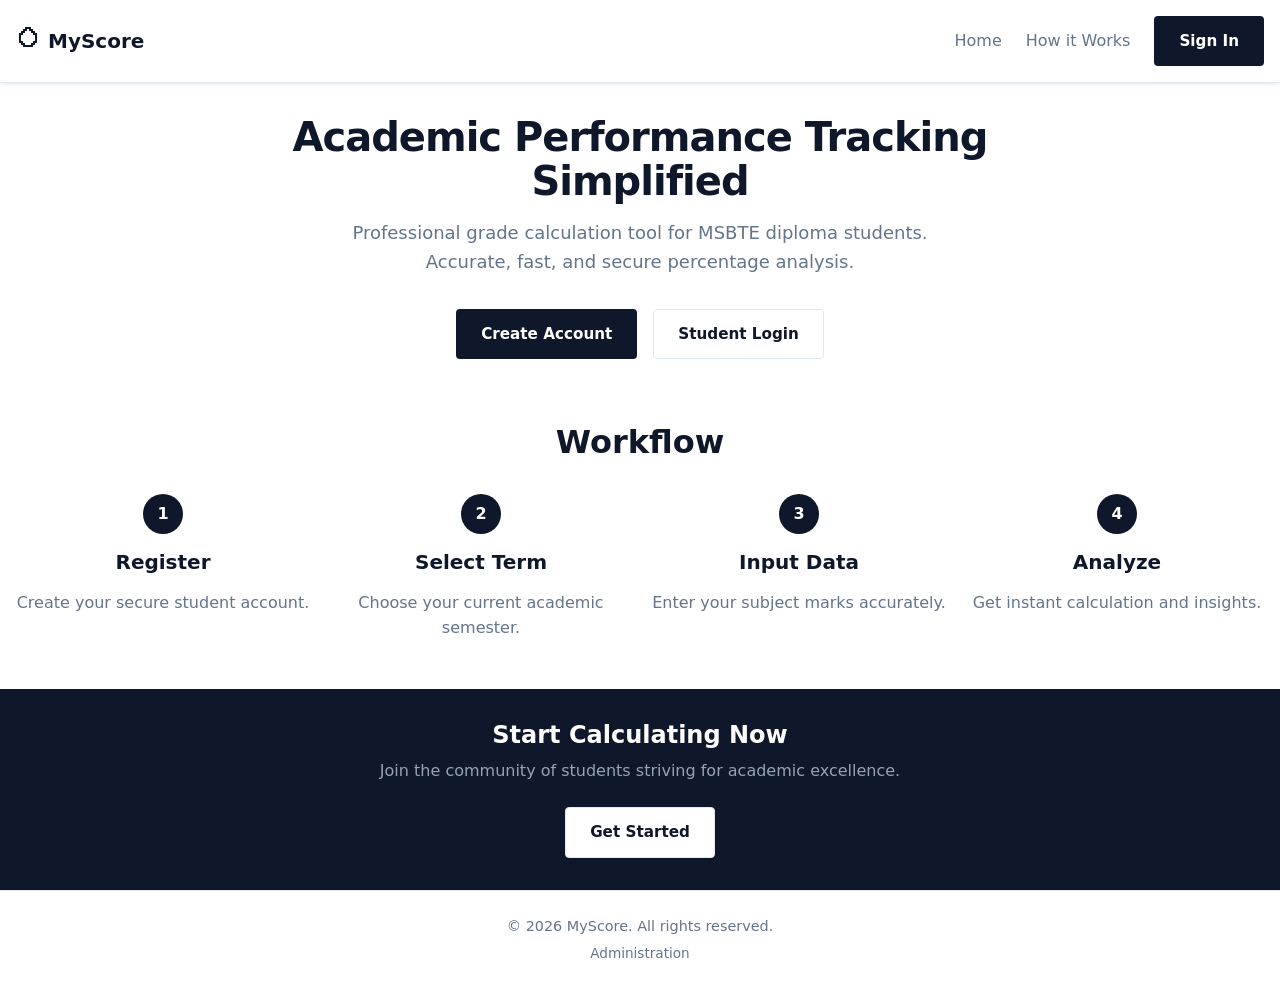
==== index.html @ 949019f1 "Restructured Directory" ====
<!DOCTYPE html>
<html lang="en">

<head>
  <meta charset="UTF-8">
  <meta name="viewport" content="width=device-width, initial-scale=1.0">
  <title>MyScore - Professional Diploma Percentage Calculator</title>
  <link rel="stylesheet" href="./assets/css/style.css">
  <link rel="stylesheet" href="./assets/css/landing.css">
</head>

<body>
  <!-- Navigation -->
  <nav class="navbar">
    <div class="container nav-container">
      <div class="nav-logo">
        <div class="logo-icon">
          <svg xmlns="http://www.w3.org/2000/svg" viewBox="0 0 24 24">
            <path
              d="M9 2v2H7v2H5v2H3v10h2v2h2v2h10v-2h2v-2h2V8h-2V6h-2V4h-2V2H9zm0 2h4v2h2v2h2v2h2v6h-2v2h-2v2H9v-2H7v-2H5v-6h2V8h2V6h2V4z" />
          </svg>
        </div>
        <span class="logo-text">MyScore</span>
      </div>
      <div class="nav-links">
        <a href="#home" class="nav-link">Home</a>
        <a href="#about" class="nav-link">How it Works</a>
        <a href="login.html" class="btn btn-primary btn-sm">Sign In</a>
      </div>
    </div>
  </nav>

  <!-- Hero Section -->
  <section class="hero" id="home">
    <div class="container">
      <div class="hero-content">
        <h1 class="hero-title">Academic Performance Tracking Simplified</h1>
        <p class="hero-subtitle">
          Professional grade calculation tool for MSBTE diploma students.
          Accurate, fast, and secure percentage analysis.
        </p>
        <div class="hero-buttons">
          <a href="signup.html" class="btn btn-primary btn-lg">Create Account</a>
          <a href="login.html" class="btn btn-secondary btn-lg">Student Login</a>
        </div>
      </div>
    </div>
  </section>

  <!-- Features Section Removed -->

  <!-- How It Works Section -->
  <section class="how-it-works" id="about">
    <div class="container">
      <h2 class="section-title">Workflow</h2>
      <div class="steps-grid">
        <div class="step-card">
          <div class="step-number">1</div>
          <h3>Register</h3>
          <p>Create your secure student account.</p>
        </div>
        <div class="step-card">
          <div class="step-number">2</div>
          <h3>Select Term</h3>
          <p>Choose your current academic semester.</p>
        </div>
        <div class="step-card">
          <div class="step-number">3</div>
          <h3>Input Data</h3>
          <p>Enter your subject marks accurately.</p>
        </div>
        <div class="step-card">
          <div class="step-number">4</div>
          <h3>Analyze</h3>
          <p>Get instant calculation and insights.</p>
        </div>
      </div>
    </div>
  </section>

  <!-- CTA Section -->
  <section class="cta-section">
    <div class="container">
      <h2>Start Calculating Now</h2>
      <p>Join the community of students striving for academic excellence.</p>
      <a href="signup.html" class="btn btn-secondary btn-lg" style="background: white; color: var(--primary-color);">Get
        Started</a>
    </div>
  </section>

  <!-- Footer -->
  <footer class="footer">
    <div class="container">
      <p>&copy; 2026 MyScore. All rights reserved.</p>
      <p class="footer-link">
        <a href="admin-login.html">Administration</a>
      </p>
    </div>
  </footer>

  <script src="./assets/js/landing.js"></script>
</body>

</html>
---- assets/css/style.css ----
:root {
  /* Professional Color Palette - Slate/Blue Theme */
  --primary-color: #0f172a;
  /* Slate 900 */
  --primary-hover: #1e293b;
  /* Slate 800 */
  --secondary-color: #3b82f6;
  /* Blue 500 */
  --secondary-hover: #2563eb;
  /* Blue 600 */
  --accent-color: #0ea5e9;
  /* Sky 500 */

  --bg-color: #f8fafc;
  /* Slate 50 */
  --card-bg: #ffffff;
  --text-main: #0f172a;
  /* Slate 900 */
  --text-light: #64748b;
  /* Slate 500 */
  --border-color: #e2e8f0;
  /* Slate 200 */

  --success-color: #10b981;
  --warning-color: #f59e0b;
  --danger-color: #ef4444;

  /* Typography */
  --font-family: 'Inter', system-ui, -apple-system, sans-serif;

  /* Spacing */
  --spacing-xs: 0.25rem;
  --spacing-sm: 0.5rem;
  --spacing-md: 1rem;
  --spacing-lg: 1.5rem;
  --spacing-xl: 2rem;

  /* UI Elements */
  --radius-sm: 4px;
  --radius-md: 6px;
  --radius-lg: 8px;
  /* Reduced from previous "playful" large radius */
  --shadow-sm: 0 1px 2px 0 rgb(0 0 0 / 0.05);
  --shadow-md: 0 4px 6px -1px rgb(0 0 0 / 0.1), 0 2px 4px -2px rgb(0 0 0 / 0.1);
  --shadow-lg: 0 10px 15px -3px rgb(0 0 0 / 0.1), 0 4px 6px -4px rgb(0 0 0 / 0.1);

  --transition: all 0.2s ease-in-out;
}

* {
  margin: 0;
  padding: 0;
  box-sizing: border-box;
}

body {
  font-family: var(--font-family);
  background-color: var(--bg-color);
  color: var(--text-main);
  line-height: 1.6;
  -webkit-font-smoothing: antialiased;
  -moz-osx-font-smoothing: grayscale;
}

/* Typography */
h1,
h2,
h3,
h4,
h5,
h6 {
  color: var(--text-main);
  font-weight: 700;
  line-height: 1.2;
  margin-bottom: var(--spacing-md);
}

h1 {
  font-size: 2rem;
}

h2 {
  font-size: 1.5rem;
}

h3 {
  font-size: 1.25rem;
}

p {
  margin-bottom: var(--spacing-md);
  color: var(--text-light);
}

a {
  color: var(--secondary-color);
  text-decoration: none;
  font-weight: 500;
  transition: var(--transition);
}

a:hover {
  color: var(--secondary-hover);
}

/* Buttons - Professional & Serious */
.btn {
  display: inline-flex;
  align-items: center;
  justify-content: center;
  padding: 0.75rem 1.5rem;
  border-radius: var(--radius-sm);
  font-weight: 600;
  font-size: 0.95rem;
  cursor: pointer;
  transition: var(--transition);
  border: 1px solid transparent;
  width: 100%;
  /* Mobile First Default */
}

@media (min-width: 640px) {
  .btn {
    width: auto;
  }
}

.btn-primary {
  background-color: var(--primary-color);
  color: white;
}

.btn-primary:hover {
  background-color: var(--primary-hover);
  transform: translateY(-1px);
}

.btn-secondary {
  background-color: white;
  border-color: var(--border-color);
  color: var(--text-main);
}

.btn-secondary:hover {
  background-color: var(--bg-color);
  border-color: var(--text-light);
}

.btn-success {
  background-color: var(--success-color);
  color: white;
}

.btn-success:hover {
  background-color: #059669;
  /* Darker green */
}

.btn-danger {
  background-color: var(--danger-color);
  color: white;
}

.btn-block {
  width: 100%;
}

/* Forms */
.form-group {
  margin-bottom: var(--spacing-lg);
}

.form-label {
  display: block;
  font-size: 0.875rem;
  font-weight: 600;
  margin-bottom: var(--spacing-xs);
  color: var(--text-main);
}

.form-control {
  width: 100%;
  padding: 0.75rem 1rem;
  font-size: 1rem;
  border: 1px solid var(--border-color);
  border-radius: var(--radius-sm);
  background-color: white;
  transition: var(--transition);
}

.form-control:focus {
  outline: none;
  border-color: var(--secondary-color);
  box-shadow: 0 0 0 3px rgba(59, 130, 246, 0.1);
}

/* Utilities */
.text-center {
  text-align: center;
}

.text-end {
  text-align: right;
}

.text-danger {
  color: var(--danger-color);
}

.text-success {
  color: var(--success-color);
}

.mt-1 {
  margin-top: var(--spacing-xs);
}

.mt-2 {
  margin-top: var(--spacing-sm);
}

.mt-3 {
  margin-top: var(--spacing-md);
}

.mb-3 {
  margin-bottom: var(--spacing-md);
}

/* Alerts */
.alert {
  padding: var(--spacing-md);
  border-radius: var(--radius-sm);
  margin-bottom: var(--spacing-md);
  font-size: 0.9rem;
  font-weight: 500;
}

.alert-success {
  background-color: #ecfdf5;
  color: #065f46;
  border: 1px solid #a7f3d0;
}

.alert-error {
  background-color: #fef2f2;
  color: #991b1b;
  border: 1px solid #fecaca;
}

/* Mobile First Container */
.container {
  width: 100%;
  max-width: 1280px;
  margin: 0 auto;
  padding: 0 var(--spacing-md);
}
---- assets/css/landing.css ----
/* Professional Landing Page Styles */

/* Navigation */
.navbar {
  background-color: white;
  border-bottom: 1px solid var(--border-color);
  padding: var(--spacing-md) 0;
  position: sticky;
  top: 0;
  z-index: 1000;
}

.nav-container {
  display: flex;
  justify-content: space-between;
  align-items: center;
}

.nav-logo {
  display: flex;
  align-items: center;
  gap: var(--spacing-sm);
  font-weight: 800;
  font-size: 1.25rem;
  color: var(--primary-color);
}

.logo-icon svg {
  width: 24px;
  height: 24px;
  fill: var(--primary-color);
}

.nav-links {
  display: none;
  /* Mobile first: hidden by default or use hamburger if implemented, for now simple stack */
  gap: var(--spacing-lg);
  align-items: center;
}

@media (min-width: 768px) {
  .nav-links {
    display: flex;
  }
}

.nav-link {
  color: var(--text-light);
  font-weight: 500;
}

.nav-link:hover {
  color: var(--primary-color);
}

/* Hero Section */
.hero {
  padding: var(--spacing-xl) 0;
  background: white;
  text-align: center;
}

.hero-content {
  max-width: 800px;
  margin: 0 auto;
}

.hero-title {
  font-size: 2.5rem;
  font-weight: 800;
  color: var(--primary-color);
  margin-bottom: var(--spacing-md);
  letter-spacing: -0.025em;
  line-height: 1.1;
}

.hero-subtitle {
  font-size: 1.125rem;
  color: var(--text-light);
  margin-bottom: var(--spacing-xl);
  max-width: 600px;
  margin-left: auto;
  margin-right: auto;
}

.hero-buttons {
  display: flex;
  flex-direction: column;
  gap: var(--spacing-md);
  justify-content: center;
}

@media (min-width: 640px) {
  .hero-buttons {
    flex-direction: row;
  }
}

/* Features Section */
.features {
  padding: var(--spacing-xl) 0;
  background-color: var(--bg-color);
}

.section-title {
  text-align: center;
  font-size: 2rem;
  margin-bottom: var(--spacing-xl);
  color: var(--primary-color);
}

.features-grid {
  display: grid;
  grid-template-columns: 1fr;
  gap: var(--spacing-lg);
}

@media (min-width: 640px) {
  .features-grid {
    grid-template-columns: repeat(2, 1fr);
  }
}

@media (min-width: 1024px) {
  .features-grid {
    grid-template-columns: repeat(3, 1fr);
  }
}

.feature-card {
  background: white;
  padding: var(--spacing-lg);
  border-radius: var(--radius-sm);
  border: 1px solid var(--border-color);
  transition: var(--transition);
}

.feature-card:hover {
  border-color: var(--secondary-color);
  transform: translateY(-2px);
  box-shadow: var(--shadow-md);
}

.feature-icon {
  font-size: 2rem;
  margin-bottom: var(--spacing-md);
  color: var(--secondary-color);
  /* Replace emoji with icon font or svg later if possible, for now styling the emoji container */
  display: inline-flex;
  align-items: center;
  justify-content: center;
  width: 48px;
  height: 48px;
  background-color: #f0f9ff;
  border-radius: var(--radius-sm);
}

.feature-card h3 {
  font-size: 1.1rem;
  margin-bottom: var(--spacing-sm);
}

/* How It Works */
.how-it-works {
  padding: var(--spacing-xl) 0;
  background: white;
}

.steps-grid {
  display: grid;
  grid-template-columns: 1fr;
  gap: var(--spacing-lg);
  counter-reset: step;
}

@media (min-width: 768px) {
  .steps-grid {
    grid-template-columns: repeat(4, 1fr);
  }
}

.step-card {
  text-align: center;
  position: relative;
}

.step-number {
  width: 40px;
  height: 40px;
  background-color: var(--primary-color);
  color: white;
  border-radius: 50%;
  display: flex;
  align-items: center;
  justify-content: center;
  font-weight: 700;
  margin: 0 auto var(--spacing-md);
}

/* CTA Section */
.cta-section {
  padding: var(--spacing-xl) 0;
  background-color: var(--primary-color);
  color: white;
  text-align: center;
}

.cta-section h2 {
  color: white;
  margin-bottom: var(--spacing-sm);
}

.cta-section p {
  color: #94a3b8;
  margin-bottom: var(--spacing-lg);
}

/* Footer */
.footer {
  padding: var(--spacing-lg) 0;
  background-color: white;
  border-top: 1px solid var(--border-color);
  text-align: center;
}

.footer p {
  margin-bottom: var(--spacing-xs);
  font-size: 0.9rem;
}

.footer-link a {
  color: var(--text-light);
  font-size: 0.85rem;
}

.footer-link a:hover {
  color: var(--primary-color);
}
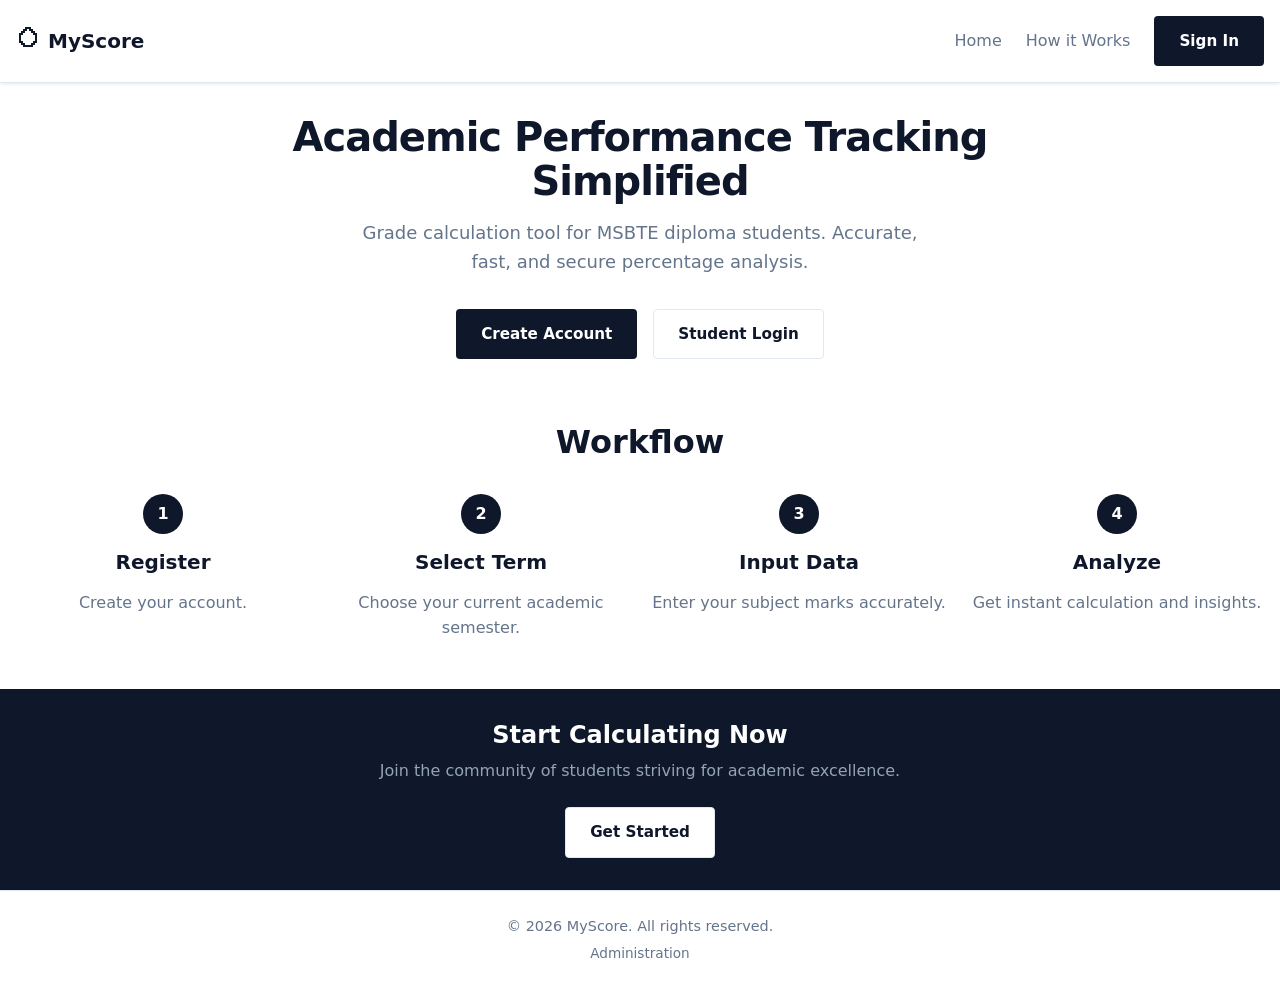
==== commit ae6f9a38: "removed professional word" ====
--- a/index.html
+++ b/index.html
@@ -4,7 +4,7 @@
 <head>
   <meta charset="UTF-8">
   <meta name="viewport" content="width=device-width, initial-scale=1.0">
-  <title>MyScore - Professional Diploma Percentage Calculator</title>
+  <title>MyScore - Diploma Percentage Calculator</title>
   <link rel="stylesheet" href="./assets/css/style.css">
   <link rel="stylesheet" href="./assets/css/landing.css">
 </head>
@@ -36,7 +36,7 @@
       <div class="hero-content">
         <h1 class="hero-title">Academic Performance Tracking Simplified</h1>
         <p class="hero-subtitle">
-          Professional grade calculation tool for MSBTE diploma students.
+          Grade calculation tool for MSBTE diploma students.
           Accurate, fast, and secure percentage analysis.
         </p>
         <div class="hero-buttons">
@@ -57,7 +57,7 @@
         <div class="step-card">
           <div class="step-number">1</div>
           <h3>Register</h3>
-          <p>Create your secure student account.</p>
+          <p>Create your account.</p>
         </div>
         <div class="step-card">
           <div class="step-number">2</div>
